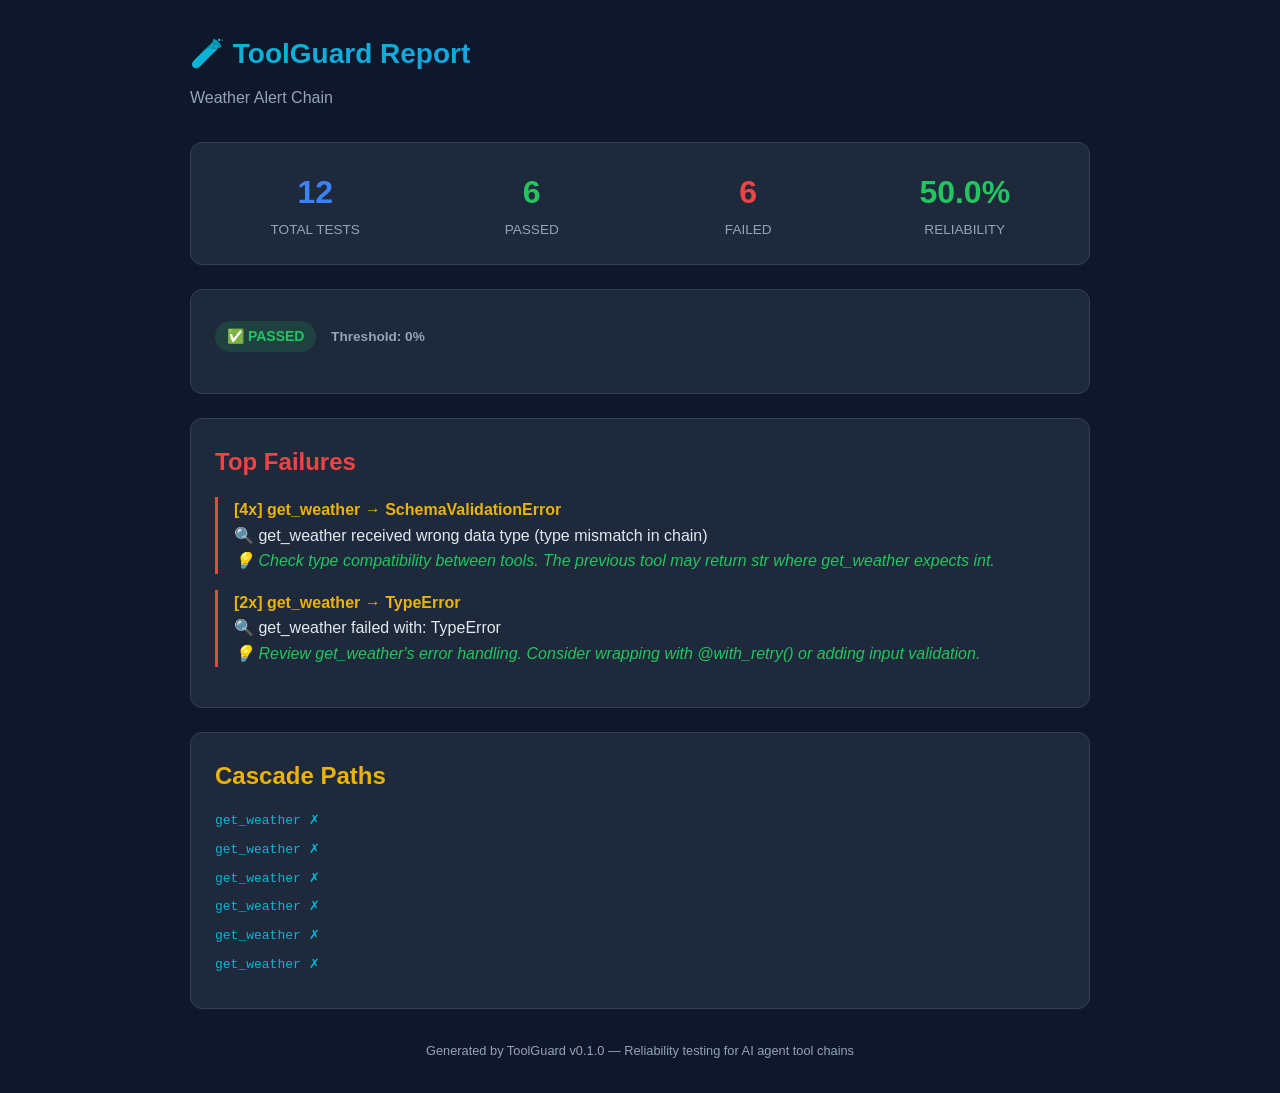
==== examples/weather_chain/report.html @ a0c0847f "v0.1.0: Reliability testing for AI agent tool chains" ====
<!DOCTYPE html>
<html lang="en">
<head>
    <meta charset="UTF-8">
    <meta name="viewport" content="width=device-width, initial-scale=1.0">
    <title>ToolGuard Report — Weather Alert Chain</title>
    <style>
        :root {
            --bg: #0f172a; --surface: #1e293b; --border: #334155;
            --text: #e2e8f0; --muted: #94a3b8;
            --green: #22c55e; --red: #ef4444; --yellow: #eab308;
            --blue: #3b82f6; --cyan: #06b6d4;
        }
        * { margin: 0; padding: 0; box-sizing: border-box; }
        body {
            font-family: 'Inter', -apple-system, BlinkMacSystemFont, sans-serif;
            background: var(--bg); color: var(--text);
            line-height: 1.6; padding: 2rem;
        }
        .container { max-width: 900px; margin: 0 auto; }
        h1 {
            font-size: 1.75rem; font-weight: 700; margin-bottom: 0.5rem;
            background: linear-gradient(135deg, var(--cyan), var(--blue));
            -webkit-background-clip: text; -webkit-text-fill-color: transparent;
        }
        .subtitle { color: var(--muted); margin-bottom: 2rem; }
        .card {
            background: var(--surface); border: 1px solid var(--border);
            border-radius: 12px; padding: 1.5rem; margin-bottom: 1.5rem;
        }
        .stats { display: grid; grid-template-columns: repeat(auto-fit, minmax(140px, 1fr)); gap: 1rem; }
        .stat { text-align: center; }
        .stat-value { font-size: 2rem; font-weight: 700; }
        .stat-label { font-size: 0.85rem; color: var(--muted); text-transform: uppercase; }
        .stat-green { color: var(--green); }
        .stat-red { color: var(--red); }
        .stat-blue { color: var(--blue); }
        .badge {
            display: inline-block; padding: 0.25rem 0.75rem; border-radius: 999px;
            font-weight: 600; font-size: 0.875rem;
        }
        .badge-pass { background: rgba(34,197,94,0.15); color: var(--green); }
        .badge-fail { background: rgba(239,68,68,0.15); color: var(--red); }
        .failure { border-left: 3px solid var(--red); padding-left: 1rem; margin-bottom: 1rem; }
        .failure-title { font-weight: 600; color: var(--yellow); }
        .suggestion { color: var(--green); font-style: italic; }
        .cascade { font-family: monospace; color: var(--cyan); margin: 0.5rem 0; }
        table { width: 100%; border-collapse: collapse; margin: 1rem 0; }
        th { text-align: left; color: var(--muted); font-size: 0.8rem; text-transform: uppercase; padding: 0.5rem; border-bottom: 1px solid var(--border); }
        td { padding: 0.5rem; border-bottom: 1px solid var(--border); }
        .footer { text-align: center; color: var(--muted); font-size: 0.8rem; margin-top: 2rem; }
    </style>
</head>
<body>
<div class="container">
    <h1>🧪 ToolGuard Report</h1>
    <p class="subtitle">Weather Alert Chain</p>

    <div class="card">
        <div class="stats">
            <div class="stat">
                <div class="stat-value stat-blue">12</div>
                <div class="stat-label">Total Tests</div>
            </div>
            <div class="stat">
                <div class="stat-value stat-green">6</div>
                <div class="stat-label">Passed</div>
            </div>
            <div class="stat">
                <div class="stat-value stat-red">6</div>
                <div class="stat-label">Failed</div>
            </div>
            <div class="stat">
                <div class="stat-value stat-green">
                    50.0%
                </div>
                <div class="stat-label">Reliability</div>
            </div>
        </div>
    </div>

    <div class="card">
        <h2 style="margin-bottom: 1rem;">
            <span class="badge badge-pass">
                ✅ PASSED
            </span>
            <span style="color: var(--muted); font-size: 0.85rem; margin-left: 0.5rem;">
                Threshold: 0%
            </span>
        </h2>
    </div>

    
    <div class="card">
        <h2 style="margin-bottom: 1rem; color: var(--red);">Top Failures</h2>
        
        <div class="failure">
            <div class="failure-title">[4x] get_weather → SchemaValidationError</div>
            <p>🔍 get_weather received wrong data type (type mismatch in chain)</p>
            <p class="suggestion">💡 Check type compatibility between tools. The previous tool may return str where get_weather expects int.</p>
        </div>
        
        <div class="failure">
            <div class="failure-title">[2x] get_weather → TypeError</div>
            <p>🔍 get_weather failed with: TypeError</p>
            <p class="suggestion">💡 Review get_weather's error handling. Consider wrapping with @with_retry() or adding input validation.</p>
        </div>
        
    </div>
    

    
    <div class="card">
        <h2 style="margin-bottom: 1rem; color: var(--yellow);">Cascade Paths</h2>
        
        <div class="cascade">get_weather ✗</div>
        
        <div class="cascade">get_weather ✗</div>
        
        <div class="cascade">get_weather ✗</div>
        
        <div class="cascade">get_weather ✗</div>
        
        <div class="cascade">get_weather ✗</div>
        
        <div class="cascade">get_weather ✗</div>
        
    </div>
    

    <div class="footer">
        Generated by ToolGuard v0.1.0 — Reliability testing for AI agent tool chains
    </div>
</div>
</body>
</html>
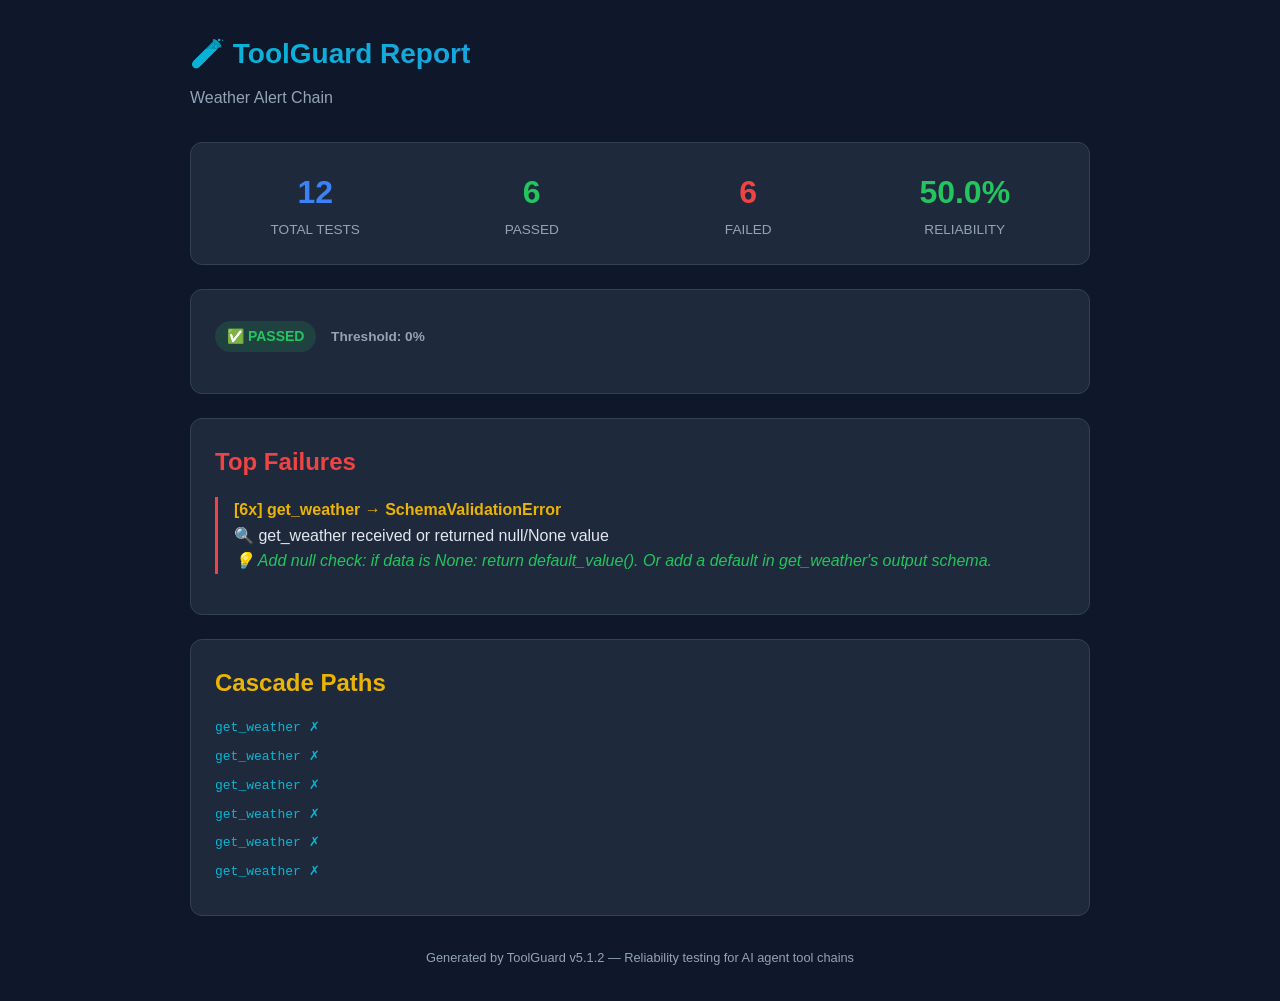
==== commit 2a0ba060: "feat: ToolGuard 6.0.0 (7-Layer Absolute Zero Hardening)" ====
--- a/examples/weather_chain/report.html
+++ b/examples/weather_chain/report.html
@@ -95,15 +95,9 @@
         <h2 style="margin-bottom: 1rem; color: var(--red);">Top Failures</h2>
         
         <div class="failure">
-            <div class="failure-title">[4x] get_weather → SchemaValidationError</div>
-            <p>🔍 get_weather received wrong data type (type mismatch in chain)</p>
-            <p class="suggestion">💡 Check type compatibility between tools. The previous tool may return str where get_weather expects int.</p>
-        </div>
-        
-        <div class="failure">
-            <div class="failure-title">[2x] get_weather → TypeError</div>
-            <p>🔍 get_weather failed with: TypeError</p>
-            <p class="suggestion">💡 Review get_weather's error handling. Consider wrapping with @with_retry() or adding input validation.</p>
+            <div class="failure-title">[6x] get_weather → SchemaValidationError</div>
+            <p>🔍 get_weather received or returned null/None value</p>
+            <p class="suggestion">💡 Add null check: if data is None: return default_value(). Or add a default in get_weather's output schema.</p>
         </div>
         
     </div>
@@ -129,7 +123,7 @@
     
 
     <div class="footer">
-        Generated by ToolGuard v0.1.0 — Reliability testing for AI agent tool chains
+        Generated by ToolGuard v5.1.2 &mdash; Reliability testing for AI agent tool chains
     </div>
 </div>
 </body>
